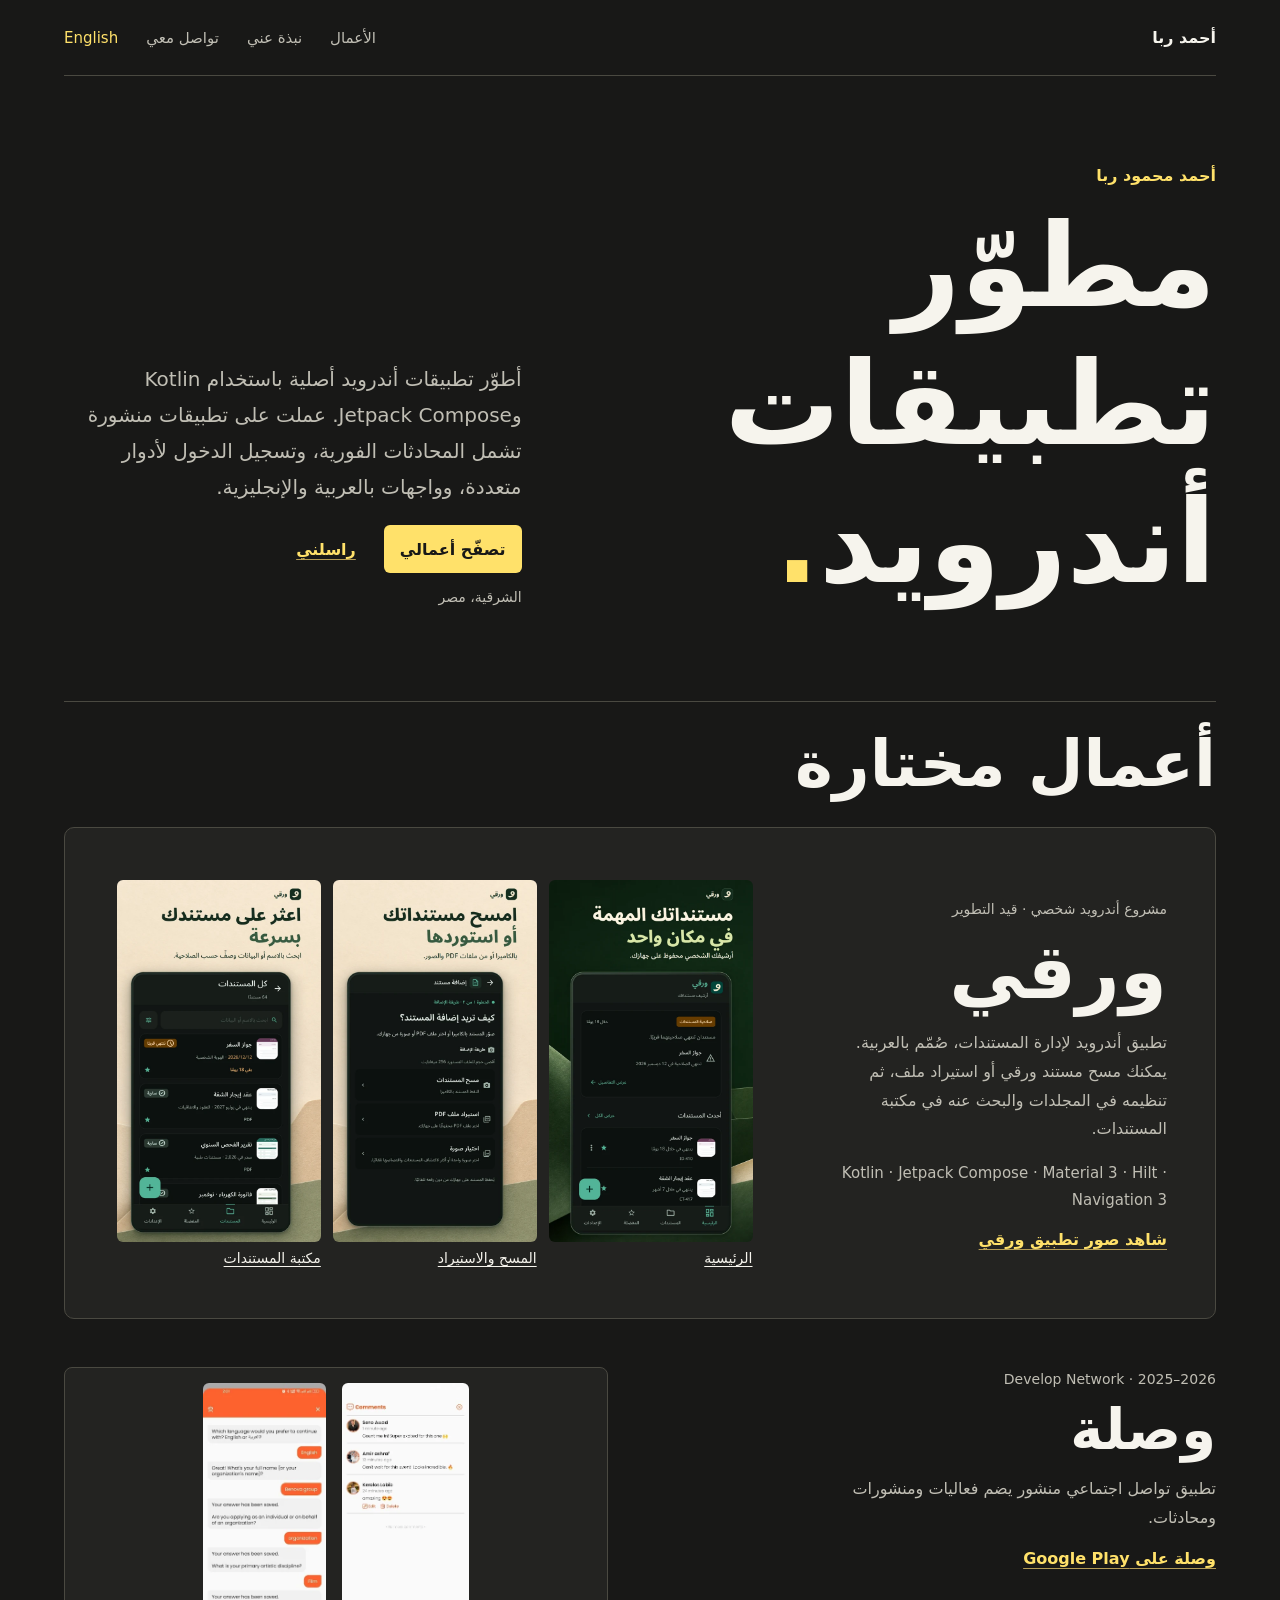
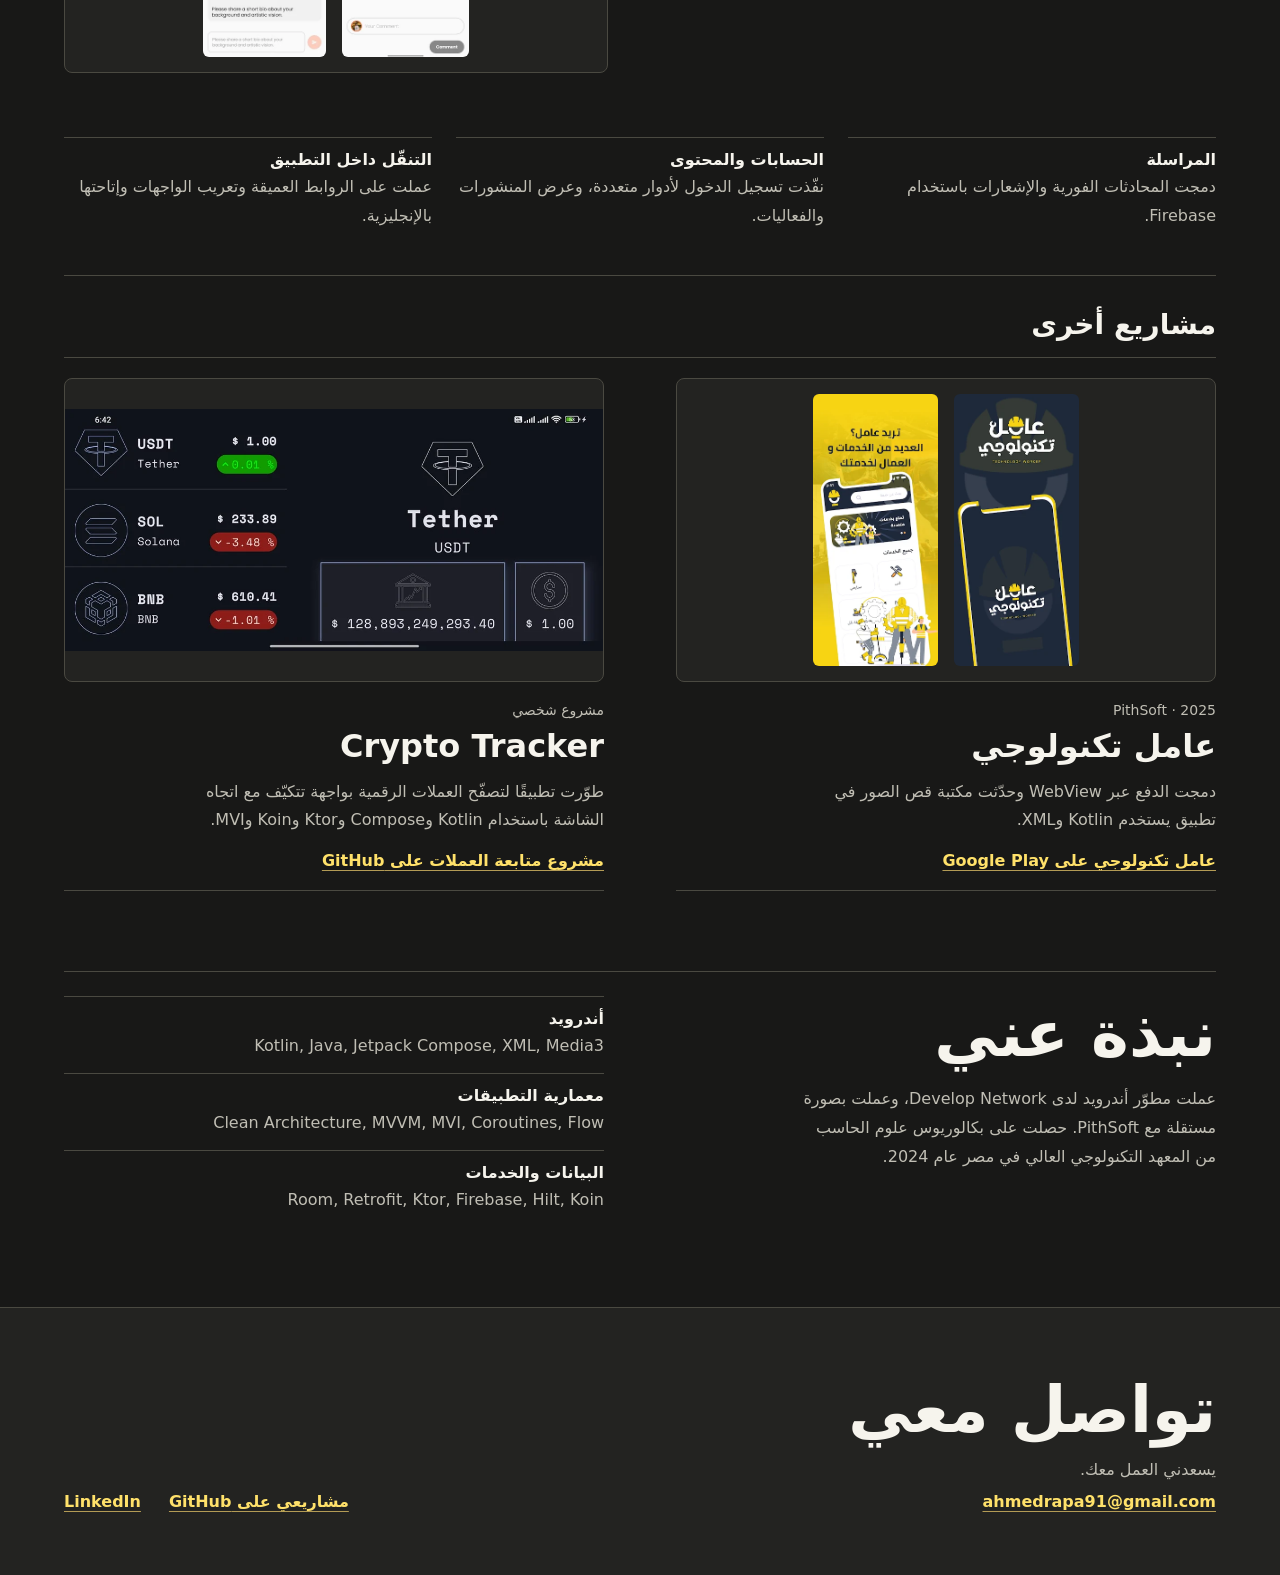
==== ar/index.html @ 67fdd9ad "Publish an Arabic portfolio and refine selected work" ====
<!doctype html>
<html lang="ar" dir="rtl">
<head>
  <meta charset="utf-8">
  <meta name="viewport" content="width=device-width, initial-scale=1">
  <meta name="theme-color" content="#181817">
  <meta name="description" content="معرض أعمال أحمد محمود ربا، مطوّر تطبيقات أندرويد. تعرّف على ورقي ووصلة ومشاريع أندرويد أخرى.">
  <title>أحمد محمود ربا | مطوّر تطبيقات أندرويد</title>
  <link rel="canonical" href="https://ahmedraba.github.io/ar/">
  <link rel="alternate" hreflang="en" href="https://ahmedraba.github.io/">
  <link rel="alternate" hreflang="ar" href="https://ahmedraba.github.io/ar/">
  <link rel="stylesheet" href="../styles.css?v=4">
</head>
<body>
  <a class="skip" href="#main">انتقل إلى المحتوى</a>
  <header class="shell masthead">
    <a class="wordmark" href="./">أحمد ربا</a>
    <nav aria-label="التنقّل الرئيسي">
      <a href="#work">الأعمال</a>
      <a href="#about">نبذة عني</a>
      <a href="#contact">تواصل معي</a>
      <a class="site-language" href="../" hreflang="en" lang="en">English</a>
    </nav>
  </header>
  <main id="main" tabindex="-1">
    <section class="shell introduction" aria-labelledby="name">
      <p class="byline" id="name">أحمد محمود ربا</p>
      <h1>مطوّر تطبيقات<br>أندرويد<span>.</span></h1>
      <div class="intro-foot">
        <p>أطوّر تطبيقات أندرويد أصلية باستخدام <bdi lang="en">Kotlin</bdi> و<bdi lang="en">Jetpack Compose</bdi>. عملت على تطبيقات منشورة تشمل المحادثات الفورية، وتسجيل الدخول لأدوار متعددة، وواجهات بالعربية والإنجليزية.</p>
        <div class="intro-links">
          <a class="button" href="#work">تصفّح أعمالي</a>
          <a class="text-link" href="mailto:ahmedrapa91@gmail.com">راسلني</a>
        </div>
        <p class="location">الشرقية، مصر</p>
      </div>
    </section>
    <section class="shell work" id="work" aria-labelledby="work-title">
      <h2 id="work-title">أعمال مختارة</h2>
      <article class="featured">
        <div class="featured-copy">
          <p class="metadata">مشروع أندرويد شخصي · قيد التطوير</p>
          <h3>ورقي</h3>
          <p>تطبيق أندرويد لإدارة المستندات، صُمّم بالعربية. يمكنك مسح مستند ورقي أو استيراد ملف، ثم تنظيمه في المجلدات والبحث عنه في مكتبة المستندات.</p>
          <p class="technologies" lang="en" dir="ltr">Kotlin · Jetpack Compose · Material 3 · Hilt · Navigation 3</p>
          <a class="text-link" href="#waraqy-screenshots">شاهد صور تطبيق ورقي</a>
        </div>
        <ul class="screenshot-gallery" id="waraqy-screenshots" aria-label="صور تطبيق ورقي">
          <li><a href="../images/waraqy-home.webp"><img src="../images/waraqy-home.webp" width="640" height="1138" alt="الصفحة الرئيسية في ورقي مع تذكير بانتهاء الصلاحية وآخر المستندات المضافة">الرئيسية</a></li>
          <li><a href="../images/waraqy-import.webp"><img src="../images/waraqy-import.webp" width="640" height="1138" alt="قائمة مسح الأوراق واستيراد ملفات PDF والصور في ورقي">المسح والاستيراد</a></li>
          <li><a href="../images/waraqy-library.webp"><img src="../images/waraqy-library.webp" width="640" height="1138" alt="مكتبة ورقي مع البحث والفلاتر وقائمة المستندات">مكتبة المستندات</a></li>
        </ul>
      </article>
      <article class="case-study" aria-labelledby="wasla-title">
        <div>
          <p class="metadata"><bdi lang="en">Develop Network · 2025–2026</bdi></p>
          <h3 id="wasla-title">وصلة</h3>
          <p>تطبيق تواصل اجتماعي منشور يضم فعاليات ومنشورات ومحادثات.</p>
          <a class="text-link" href="https://play.google.com/store/apps/details?id=com.devnetwork.wasla">وصلة على <bdi lang="en">Google Play</bdi></a>
        </div>
        <a class="project-media screenshot-pair wasla-media" href="https://play.google.com/store/apps/details?id=com.devnetwork.wasla" aria-label="شاهد وصلة على متجر جوجل بلاي">
          <img src="../images/wasla.webp" width="277" height="600" loading="lazy" alt="">
          <img src="../images/wasla-detail.webp" width="270" height="600" loading="lazy" alt="">
        </a>
        <dl class="contributions">
          <div><dt>المراسلة</dt><dd>دمجت المحادثات الفورية والإشعارات باستخدام <bdi lang="en">Firebase</bdi>.</dd></div>
          <div><dt>الحسابات والمحتوى</dt><dd>نفّذت تسجيل الدخول لأدوار متعددة، وعرض المنشورات والفعاليات.</dd></div>
          <div><dt>التنقّل داخل التطبيق</dt><dd>عملت على الروابط العميقة وتعريب الواجهات وإتاحتها بالإنجليزية.</dd></div>
        </dl>
      </article>
      <h3 class="more-heading">مشاريع أخرى</h3>
      <div class="project-grid">
        <article class="project">
          <a class="project-media screenshot-pair" href="https://play.google.com/store/apps/details?id=com.mrhbaa.ameltech" aria-label="شاهد عامل تكنولوجي على متجر جوجل بلاي">
            <img src="../images/amel-tech.webp" width="277" height="600" loading="lazy" alt="">
            <img src="../images/amel-tech-detail.webp" width="277" height="600" loading="lazy" alt="">
          </a>
          <p class="metadata"><bdi lang="en">PithSoft · 2025</bdi></p>
          <h4>عامل تكنولوجي</h4>
          <p>دمجت الدفع عبر <bdi lang="en">WebView</bdi> وحدّثت مكتبة قص الصور في تطبيق يستخدم <bdi lang="en">Kotlin</bdi> و<bdi lang="en">XML</bdi>.</p>
          <a class="text-link" href="https://play.google.com/store/apps/details?id=com.mrhbaa.ameltech">عامل تكنولوجي على <bdi lang="en">Google Play</bdi></a>
        </article>
        <article class="project">
          <a class="project-media" href="https://github.com/AhmedRaba/CryptoTracker#readme" aria-label="شاهد صور تطبيق متابعة العملات الرقمية على جيت هب">
            <img src="../images/crypto-tracker.webp" width="1000" height="450" loading="lazy" alt="تطبيق متابعة العملات الرقمية في الوضع الأفقي، مع قائمة العملات إلى جانب تفاصيل العملة المختارة">
          </a>
          <p class="metadata">مشروع شخصي</p>
          <h4 lang="en">Crypto Tracker</h4>
          <p>طوّرت تطبيقًا لتصفّح العملات الرقمية بواجهة تتكيّف مع اتجاه الشاشة باستخدام <bdi lang="en">Kotlin</bdi> و<bdi lang="en">Compose</bdi> و<bdi lang="en">Ktor</bdi> و<bdi lang="en">Koin</bdi> و<bdi lang="en">MVI</bdi>.</p>
          <a class="text-link" href="https://github.com/AhmedRaba/CryptoTracker">مشروع متابعة العملات على <bdi lang="en">GitHub</bdi></a>
        </article>
      </div>
    </section>
    <section class="shell about" id="about" aria-labelledby="about-title">
      <div>
        <h2 id="about-title">نبذة عني</h2>
        <p>عملت مطوّر أندرويد لدى <bdi lang="en">Develop Network</bdi>، وعملت بصورة مستقلة مع <bdi lang="en">PithSoft</bdi>. حصلت على بكالوريوس علوم الحاسب من المعهد التكنولوجي العالي في مصر عام 2024.</p>
      </div>
      <dl class="skills">
        <div><dt>أندرويد</dt><dd><bdi lang="en">Kotlin, Java, Jetpack Compose, XML, Media3</bdi></dd></div>
        <div><dt>معمارية التطبيقات</dt><dd><bdi lang="en">Clean Architecture, MVVM, MVI, Coroutines, Flow</bdi></dd></div>
        <div><dt>البيانات والخدمات</dt><dd><bdi lang="en">Room, Retrofit, Ktor, Firebase, Hilt, Koin</bdi></dd></div>
      </dl>
    </section>
  </main>
  <footer id="contact">
    <div class="shell contact">
      <div>
        <h2>تواصل معي</h2>
        <p class="contact-note">يسعدني العمل معك.</p>
        <a class="text-link" href="mailto:ahmedrapa91@gmail.com"><bdi dir="ltr">ahmedrapa91@gmail.com</bdi></a>
      </div>
      <div class="socials">
        <a class="text-link" href="https://github.com/AhmedRaba/my-android-projects">مشاريعي على <bdi lang="en">GitHub</bdi></a>
        <a class="text-link" href="https://www.linkedin.com/in/ahmed-raba-636965256/" lang="en">LinkedIn</a>
      </div>
    </div>
  </footer>
</body>
</html>
---- styles.css ----
:root {
  color-scheme: dark;
  --base: #181817;
  --panel: #232321;
  --light: #f6f4ed;
  --muted: #c0beb4;
  --rule: #4a4941;
  --accent: #ffe16a;
  font-family: "Segoe UI", system-ui, sans-serif;
  background: var(--base);
  color: var(--light);
}

*, *::before, *::after { box-sizing: border-box; }
body, h1, h2, h3, h4, p, dl, dd, figure { margin: 0; }
a { color: inherit; }
:focus-visible { outline: 3px solid var(--accent); outline-offset: 4px; }
main:focus { outline: none; }
.shell { width: min(100% - clamp(2rem, 9vw, 8rem), 72rem); margin-inline: auto; }
.skip { position: fixed; inset-block-start: 1rem; inset-inline-start: 1rem; z-index: 2; clip-path: inset(50%); padding: .75rem 1rem; background: var(--panel); }
.skip:focus { clip-path: none; }

.masthead { min-height: 4.75rem; display: flex; align-items: center; justify-content: space-between; gap: 1rem; border-bottom: 1px solid var(--rule); }
.masthead a { text-decoration: none; }
.wordmark { font-weight: 650; white-space: nowrap; }
nav, .intro-links, .socials { display: flex; align-items: center; flex-wrap: wrap; gap: .5rem clamp(.75rem, 3vw, 1.75rem); }
nav a { display: inline-flex; align-items: center; min-height: 2.75rem; font-size: .9375rem; color: var(--muted); }
nav a:hover, .wordmark:hover { color: var(--accent); }
nav .site-language { color: var(--accent); }

.introduction { display: grid; grid-template-columns: 1.35fr 1fr; align-items: end; column-gap: clamp(1.5rem, 6vw, 6rem); padding-block: clamp(2.75rem, 7vw, 6rem); }
.byline { grid-column: 1 / -1; margin-bottom: .75rem; color: var(--accent); font-weight: 600; }
h1 { font-size: clamp(3.75rem, 9vw, 8.25rem); line-height: .9; font-weight: 650; letter-spacing: -.065em; }
h1 span { color: var(--accent); }
.intro-foot { margin-bottom: .375rem; }
.intro-foot p:first-child { max-width: 29rem; color: var(--muted); font-size: clamp(1.0625rem, 1.6vw, 1.25rem); line-height: 1.55; }
.intro-links { margin-top: 1.25rem; }
.button { display: inline-flex; min-height: 3rem; align-items: center; padding: .5rem 1rem; border-radius: .375rem; background: var(--accent); color: var(--base); font-weight: 650; text-decoration: none; }
.button:hover { background: #ffec9e; }
.location { margin-top: 1rem; color: var(--muted); font-size: .875rem; }

.work, .about { border-top: 1px solid var(--rule); padding-top: 1.5rem; }
h2 { font-size: clamp(2.25rem, 5vw, 4rem); line-height: 1.05; letter-spacing: -.05em; font-weight: 650; }
h3 { font-weight: 650; letter-spacing: -.045em; }
.featured, .case-study { display: grid; grid-template-columns: 1fr 1fr; gap: clamp(1.25rem, 5vw, 4rem); }
.featured { grid-template-columns: minmax(0, .7fr) minmax(0, 1.3fr); margin-top: 1.5rem; padding: clamp(1.25rem, 4vw, 3rem); border: 1px solid var(--rule); border-radius: .625rem; background: var(--panel); }
.featured-copy { align-self: center; }
.metadata { color: var(--muted); font-size: .875rem; line-height: 1.5; }
.featured h3, .case-study h3 { margin-top: .25rem; font-size: clamp(2.25rem, 6vw, 4.75rem); line-height: 1.05; }
.featured-copy > p:not(.metadata), .case-study p:not(.metadata), .project > p:not(.metadata), .about p { max-width: 41ch; margin: .75rem 0 1rem; color: var(--muted); line-height: 1.65; }
.featured-copy > .technologies { color: var(--light); font-size: .9375rem; }
.text-link { color: var(--accent); font-weight: 600; text-underline-offset: .25em; text-decoration-color: #b39b55; }
.text-link:hover { text-decoration-thickness: 2px; }

.screenshot-gallery { display: grid; grid-template-columns: repeat(3, minmax(0, 1fr)); align-self: center; gap: .75rem; min-width: 0; margin: 0; padding: .25rem; list-style: none; }
.screenshot-gallery a { display: block; border-radius: .375rem; color: var(--light); text-underline-offset: .2em; font-size: .875rem; }
.screenshot-gallery a:hover { color: var(--accent); }
.screenshot-gallery img { display: block; width: 100%; height: auto; margin-bottom: .5rem; border-radius: .375rem; }

.case-study { margin-top: 2rem; border-bottom: 1px solid var(--rule); padding-block: 1rem 2rem; }
.case-study h3 { font-size: clamp(2rem, 4.5vw, 3.5rem); }
.contributions { grid-column: 1 / -1; display: grid; grid-template-columns: repeat(3, minmax(0, 1fr)); gap: .75rem 1.5rem; }
.contributions div, .skills div { padding-block: .75rem; border-top: 1px solid var(--rule); }
dt { margin-bottom: .25rem; font-weight: 600; }
dd { color: var(--muted); line-height: 1.55; }

.more-heading { margin-block: 2rem 1rem; font-size: 1.75rem; }
.project-grid { display: grid; grid-template-columns: repeat(2, minmax(0, 1fr)); column-gap: clamp(1.5rem, 6vw, 4.5rem); border-top: 1px solid var(--rule); }
.project { padding-block: 1.25rem; border-bottom: 1px solid var(--rule); }
.project-media { display: grid; width: 100%; aspect-ratio: 16 / 9; place-items: center; overflow: hidden; border: 1px solid var(--rule); border-radius: .5rem; background: var(--panel); }
.project-media img { display: block; width: 100%; height: 100%; object-fit: contain; }
.project-media:hover { border-color: var(--accent); }
.screenshot-pair { display: flex; justify-content: center; align-items: center; gap: clamp(.5rem, 2vw, 1rem); }
.screenshot-pair img { width: auto; height: 90%; border-radius: .375rem; }
.wasla-media { align-self: start; }
.project .project-media { margin-bottom: 1rem; }
.project h4 { margin-top: .25rem; font-size: clamp(1.375rem, 3vw, 2rem); font-weight: 650; letter-spacing: -.045em; }
.about { display: grid; grid-template-columns: 1fr 1fr; gap: 1.5rem clamp(1.5rem, 6vw, 4.5rem); margin-block: clamp(3rem, 7vw, 5rem); }

footer { border-top: 1px solid var(--rule); background: var(--panel); }
.contact { display: flex; flex-wrap: wrap; align-items: end; justify-content: space-between; gap: 1.5rem; padding-block: clamp(2.5rem, 5vw, 4rem); }
.contact h2 { margin-bottom: .75rem; }
.contact-note { margin-bottom: .75rem; color: var(--muted); }
.contact .text-link { overflow-wrap: anywhere; }

[dir="rtl"] :is(h1, h2, h3, h4) { letter-spacing: normal; }
[dir="rtl"] :is(h1, h2, h3, h4, .contact-note) { line-height: 1.2; }
[dir="rtl"] .intro-foot p:first-child, [dir="rtl"] .featured-copy > p, [dir="rtl"] .case-study p, [dir="rtl"] .project > p, [dir="rtl"] .about p, [dir="rtl"] dd { line-height: 1.8; }
[dir="rtl"] .featured-copy .technologies { text-align: right; }

@media (max-width: 48rem) {
  .introduction, .featured, .case-study, .about { grid-template-columns: minmax(0, 1fr); }
  .intro-foot { margin-top: 1.25rem; }
}

@media (max-width: 30rem) {
  .masthead { min-height: 4rem; gap: .625rem; }
  nav a { font-size: .875rem; }
  h1 { font-size: clamp(3.25rem, 14vw, 4.5rem); }
  .project-grid, .contributions { grid-template-columns: minmax(0, 1fr); }
  .screenshot-gallery { grid-template-columns: none; grid-auto-flow: column; grid-auto-columns: 68%; overflow-x: auto; padding: .375rem .375rem .75rem; scroll-snap-type: x proximity; scroll-padding-inline: .375rem; }
  .screenshot-gallery li { scroll-snap-align: start; }
}
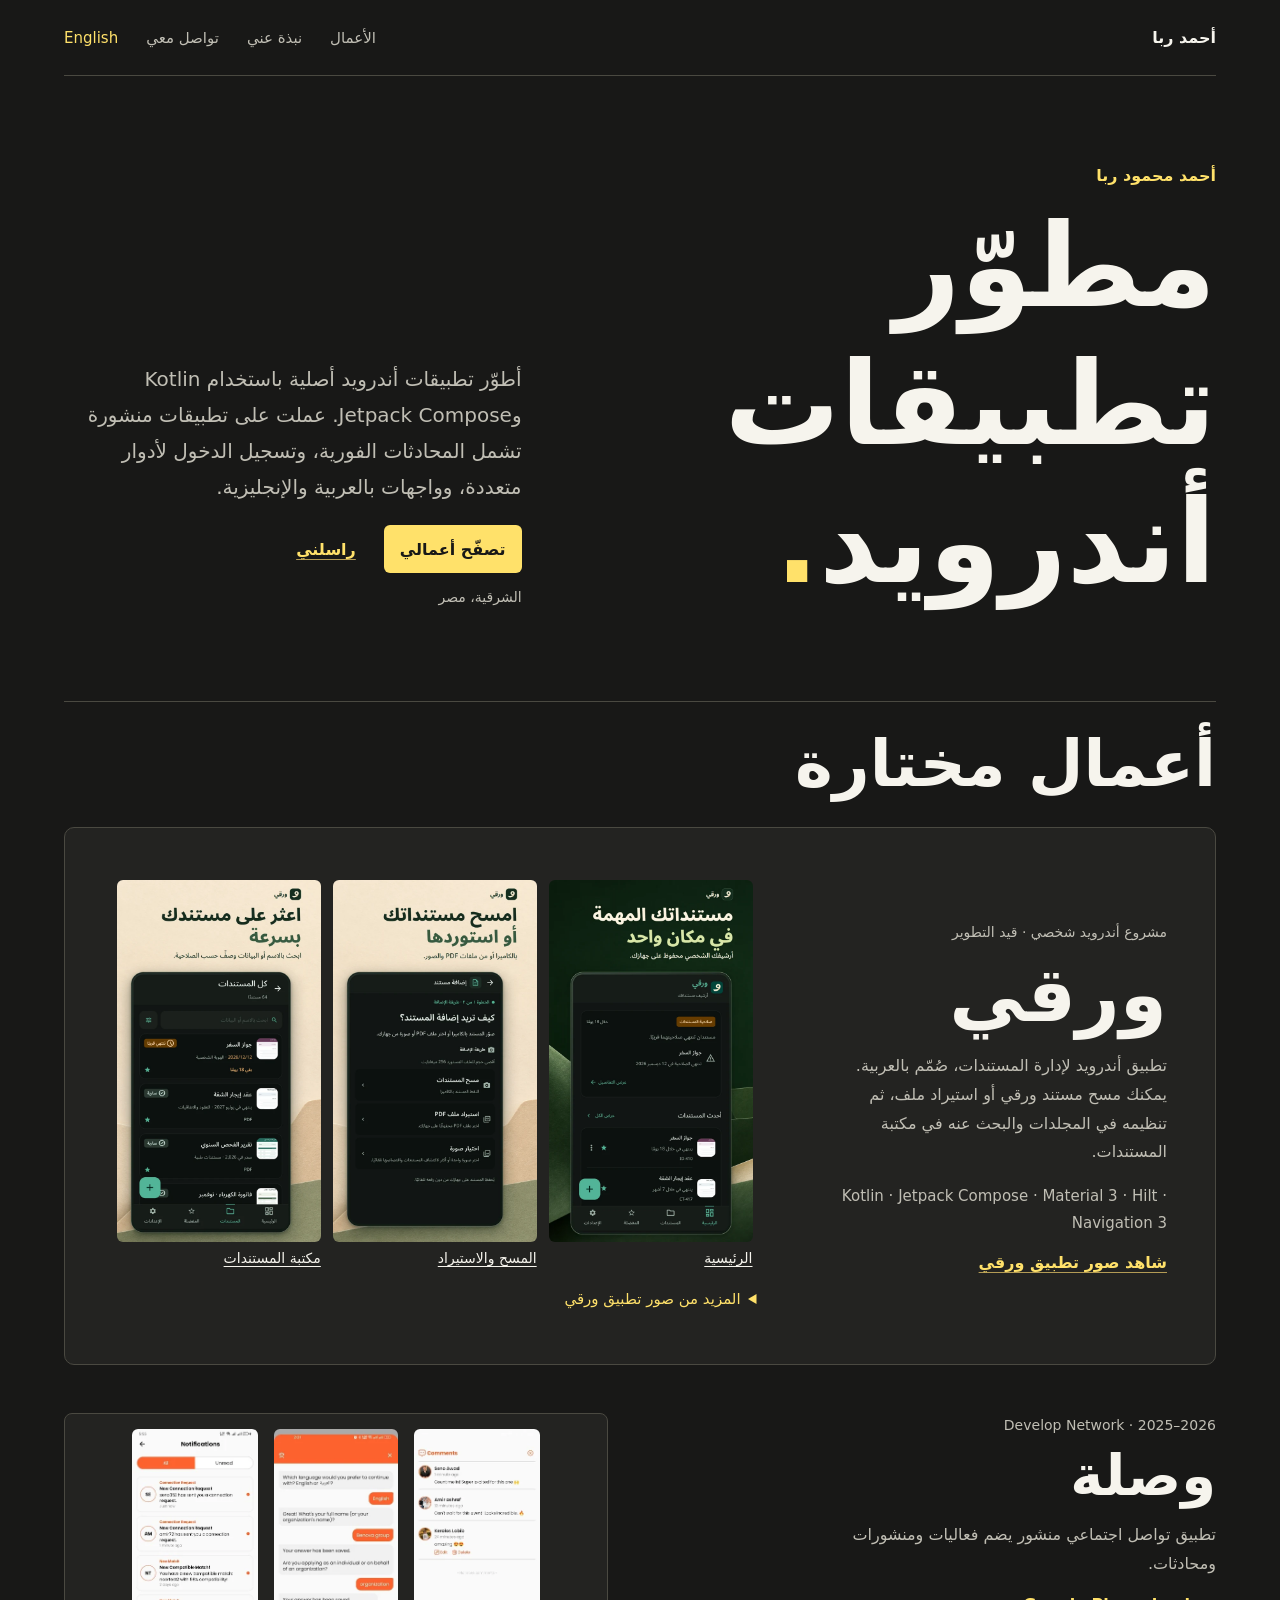
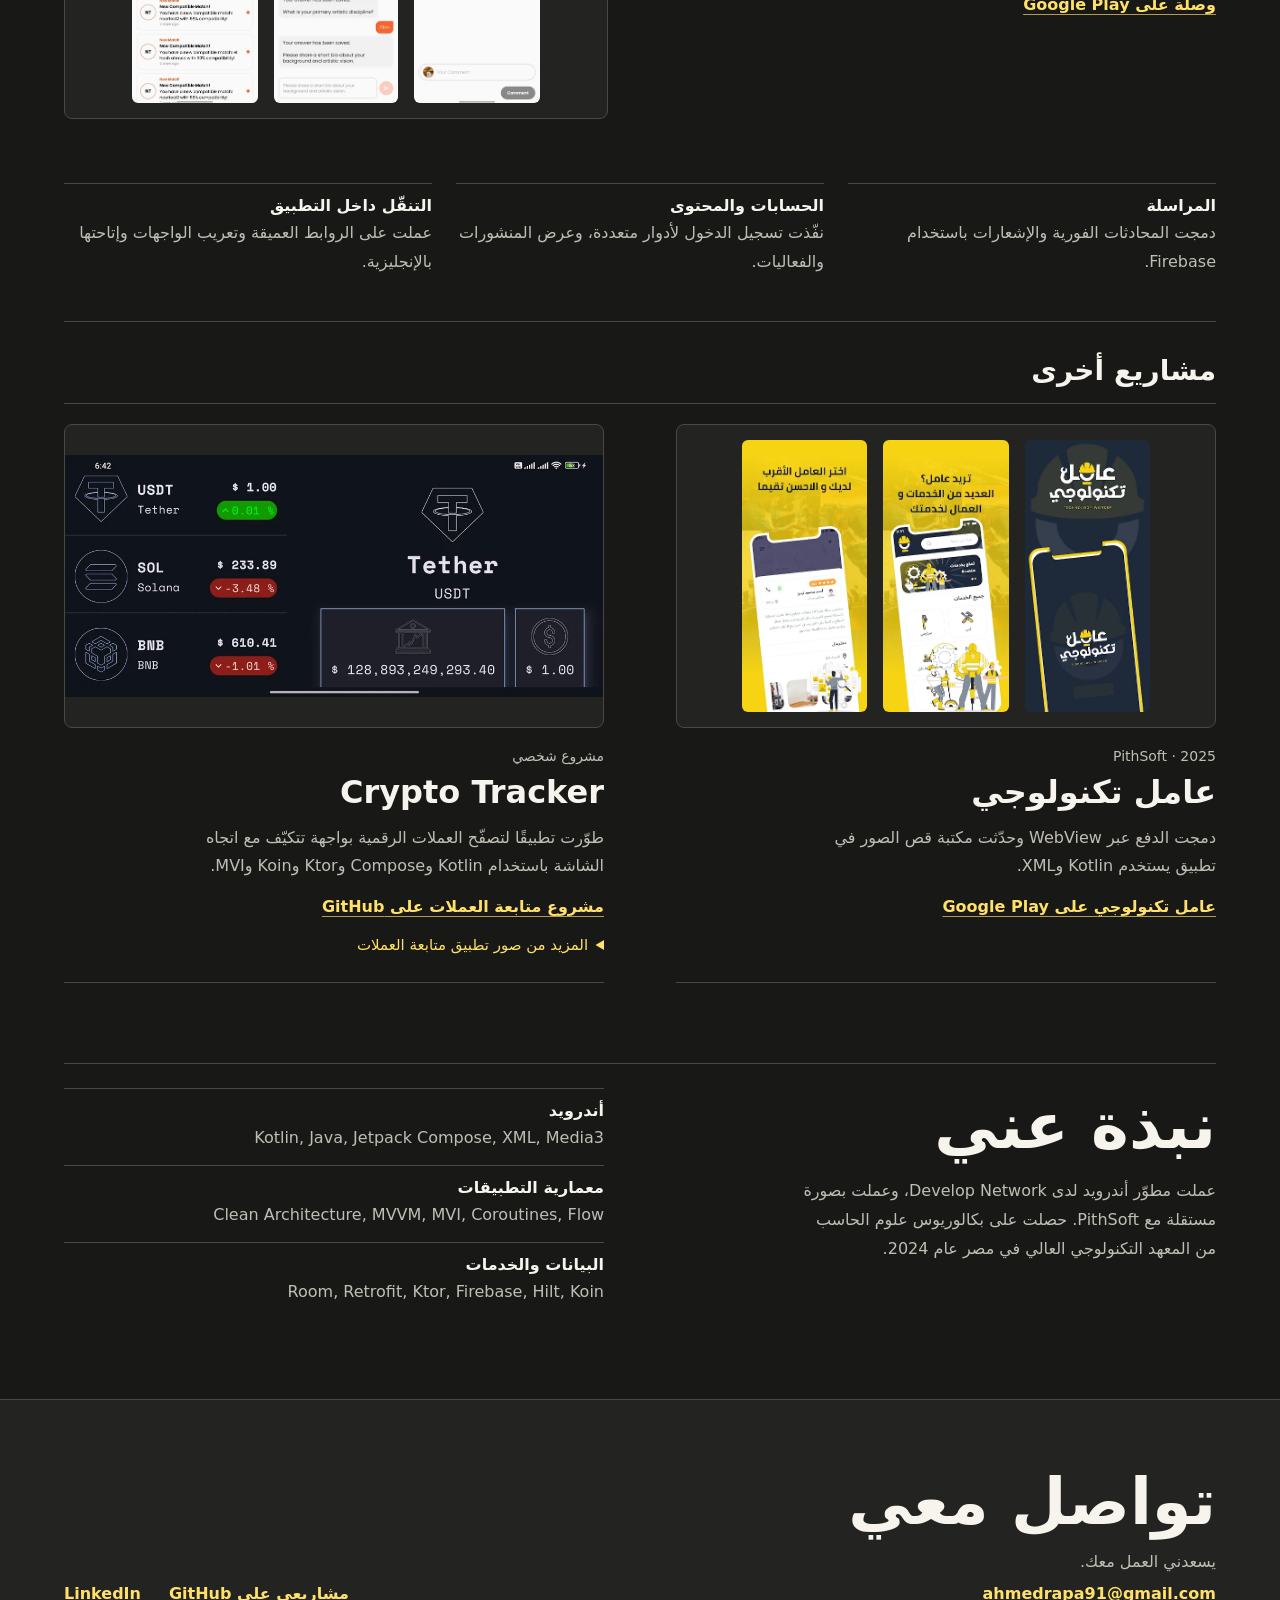
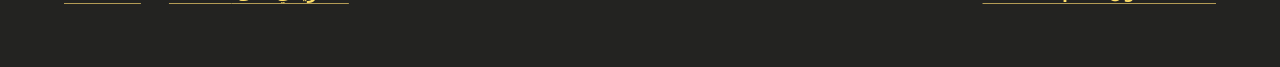
==== commit 8eec1781: "Expand the bilingual Android project galleries" ====
--- a/ar/index.html
+++ b/ar/index.html
@@ -9,7 +9,7 @@
   <link rel="canonical" href="https://ahmedraba.github.io/ar/">
   <link rel="alternate" hreflang="en" href="https://ahmedraba.github.io/">
   <link rel="alternate" hreflang="ar" href="https://ahmedraba.github.io/ar/">
-  <link rel="stylesheet" href="../styles.css?v=4">
+  <link rel="stylesheet" href="../styles.css?v=5">
 </head>
 <body>
   <a class="skip" href="#main">انتقل إلى المحتوى</a>
@@ -45,11 +45,20 @@
           <p class="technologies" lang="en" dir="ltr">Kotlin · Jetpack Compose · Material 3 · Hilt · Navigation 3</p>
           <a class="text-link" href="#waraqy-screenshots">شاهد صور تطبيق ورقي</a>
         </div>
-        <ul class="screenshot-gallery" id="waraqy-screenshots" aria-label="صور تطبيق ورقي">
-          <li><a href="../images/waraqy-home.webp"><img src="../images/waraqy-home.webp" width="640" height="1138" alt="الصفحة الرئيسية في ورقي مع تذكير بانتهاء الصلاحية وآخر المستندات المضافة">الرئيسية</a></li>
-          <li><a href="../images/waraqy-import.webp"><img src="../images/waraqy-import.webp" width="640" height="1138" alt="قائمة مسح الأوراق واستيراد ملفات PDF والصور في ورقي">المسح والاستيراد</a></li>
-          <li><a href="../images/waraqy-library.webp"><img src="../images/waraqy-library.webp" width="640" height="1138" alt="مكتبة ورقي مع البحث والفلاتر وقائمة المستندات">مكتبة المستندات</a></li>
-        </ul>
+        <div class="featured-media" id="waraqy-screenshots">
+          <ul class="screenshot-gallery" aria-label="صور تطبيق ورقي">
+            <li><a href="../images/waraqy-home.webp"><img src="../images/waraqy-home.webp" width="640" height="1138" alt="الصفحة الرئيسية في ورقي مع تذكير بانتهاء الصلاحية وآخر المستندات المضافة">الرئيسية</a></li>
+            <li><a href="../images/waraqy-import.webp"><img src="../images/waraqy-import.webp" width="640" height="1138" alt="قائمة مسح الأوراق واستيراد ملفات PDF والصور في ورقي">المسح والاستيراد</a></li>
+            <li><a href="../images/waraqy-library.webp"><img src="../images/waraqy-library.webp" width="640" height="1138" alt="مكتبة ورقي مع البحث والفلاتر وقائمة المستندات">مكتبة المستندات</a></li>
+          </ul>
+          <details class="more-screenshots">
+            <summary>المزيد من صور تطبيق ورقي</summary>
+            <ul class="screenshot-gallery" aria-label="صور إضافية لتطبيق ورقي">
+              <li><a href="../images/waraqy-folders.webp"><img src="../images/waraqy-folders.webp" width="640" height="1138" loading="lazy" alt="شاشة تصفّح مجلدات المستندات في ورقي">المجلدات</a></li>
+              <li><a href="../images/waraqy-pdf.webp"><img src="../images/waraqy-pdf.webp" width="640" height="1138" loading="lazy" alt="مستند مفتوح في عارض ملفات PDF في ورقي">عارض ملفات PDF</a></li>
+            </ul>
+          </details>
+        </div>
       </article>
       <article class="case-study" aria-labelledby="wasla-title">
         <div>
@@ -58,9 +67,10 @@
           <p>تطبيق تواصل اجتماعي منشور يضم فعاليات ومنشورات ومحادثات.</p>
           <a class="text-link" href="https://play.google.com/store/apps/details?id=com.devnetwork.wasla">وصلة على <bdi lang="en">Google Play</bdi></a>
         </div>
-        <a class="project-media screenshot-pair wasla-media" href="https://play.google.com/store/apps/details?id=com.devnetwork.wasla" aria-label="شاهد وصلة على متجر جوجل بلاي">
+        <a class="project-media screenshot-strip wasla-media" href="https://play.google.com/store/apps/details?id=com.devnetwork.wasla" aria-label="شاهد وصلة على متجر جوجل بلاي">
           <img src="../images/wasla.webp" width="277" height="600" loading="lazy" alt="">
           <img src="../images/wasla-detail.webp" width="270" height="600" loading="lazy" alt="">
+          <img src="../images/wasla-more.webp" width="277" height="600" loading="lazy" alt="">
         </a>
         <dl class="contributions">
           <div><dt>المراسلة</dt><dd>دمجت المحادثات الفورية والإشعارات باستخدام <bdi lang="en">Firebase</bdi>.</dd></div>
@@ -71,9 +81,10 @@
       <h3 class="more-heading">مشاريع أخرى</h3>
       <div class="project-grid">
         <article class="project">
-          <a class="project-media screenshot-pair" href="https://play.google.com/store/apps/details?id=com.mrhbaa.ameltech" aria-label="شاهد عامل تكنولوجي على متجر جوجل بلاي">
+          <a class="project-media screenshot-strip" href="https://play.google.com/store/apps/details?id=com.mrhbaa.ameltech" aria-label="شاهد عامل تكنولوجي على متجر جوجل بلاي">
             <img src="../images/amel-tech.webp" width="277" height="600" loading="lazy" alt="">
             <img src="../images/amel-tech-detail.webp" width="277" height="600" loading="lazy" alt="">
+            <img src="../images/amel-tech-more.webp" width="277" height="600" loading="lazy" alt="">
           </a>
           <p class="metadata"><bdi lang="en">PithSoft · 2025</bdi></p>
           <h4>عامل تكنولوجي</h4>
@@ -88,6 +99,13 @@
           <h4 lang="en">Crypto Tracker</h4>
           <p>طوّرت تطبيقًا لتصفّح العملات الرقمية بواجهة تتكيّف مع اتجاه الشاشة باستخدام <bdi lang="en">Kotlin</bdi> و<bdi lang="en">Compose</bdi> و<bdi lang="en">Ktor</bdi> و<bdi lang="en">Koin</bdi> و<bdi lang="en">MVI</bdi>.</p>
           <a class="text-link" href="https://github.com/AhmedRaba/CryptoTracker">مشروع متابعة العملات على <bdi lang="en">GitHub</bdi></a>
+          <details class="more-screenshots">
+            <summary>المزيد من صور تطبيق متابعة العملات</summary>
+            <ul class="screenshot-gallery" aria-label="صور إضافية لتطبيق متابعة العملات">
+              <li><a href="../images/crypto-tracker-list.webp"><img src="../images/crypto-tracker-list.webp" width="513" height="1140" loading="lazy" alt="قائمة العملات الرقمية مع الأسعار الحالية وتغيّرات السوق">قائمة العملات</a></li>
+              <li><a href="../images/crypto-tracker-details.webp"><img src="../images/crypto-tracker-details.webp" width="513" height="1140" loading="lazy" alt="تفاصيل العملة المختارة والرسم البياني لسعرها">تفاصيل العملة</a></li>
+            </ul>
+          </details>
         </article>
       </div>
     </section>
--- a/styles.css
+++ b/styles.css
@@ -56,6 +56,10 @@
 .screenshot-gallery a { display: block; border-radius: .375rem; color: var(--light); text-underline-offset: .2em; font-size: .875rem; }
 .screenshot-gallery a:hover { color: var(--accent); }
 .screenshot-gallery img { display: block; width: 100%; height: auto; margin-bottom: .5rem; border-radius: .375rem; }
+.featured-media { min-width: 0; align-self: center; }
+.more-screenshots { margin-top: .75rem; }
+.more-screenshots summary { width: fit-content; padding-block: .5rem; color: var(--accent); font-size: .9375rem; cursor: pointer; }
+.more-screenshots .screenshot-gallery { margin-top: .5rem; }
 
 .case-study { margin-top: 2rem; border-bottom: 1px solid var(--rule); padding-block: 1rem 2rem; }
 .case-study h3 { font-size: clamp(2rem, 4.5vw, 3.5rem); }
@@ -70,8 +74,8 @@
 .project-media { display: grid; width: 100%; aspect-ratio: 16 / 9; place-items: center; overflow: hidden; border: 1px solid var(--rule); border-radius: .5rem; background: var(--panel); }
 .project-media img { display: block; width: 100%; height: 100%; object-fit: contain; }
 .project-media:hover { border-color: var(--accent); }
-.screenshot-pair { display: flex; justify-content: center; align-items: center; gap: clamp(.5rem, 2vw, 1rem); }
-.screenshot-pair img { width: auto; height: 90%; border-radius: .375rem; }
+.screenshot-strip { display: flex; justify-content: center; align-items: center; gap: clamp(.5rem, 2vw, 1rem); }
+.screenshot-strip img { width: auto; height: 90%; border-radius: .375rem; }
 .wasla-media { align-self: start; }
 .project .project-media { margin-bottom: 1rem; }
 .project h4 { margin-top: .25rem; font-size: clamp(1.375rem, 3vw, 2rem); font-weight: 650; letter-spacing: -.045em; }
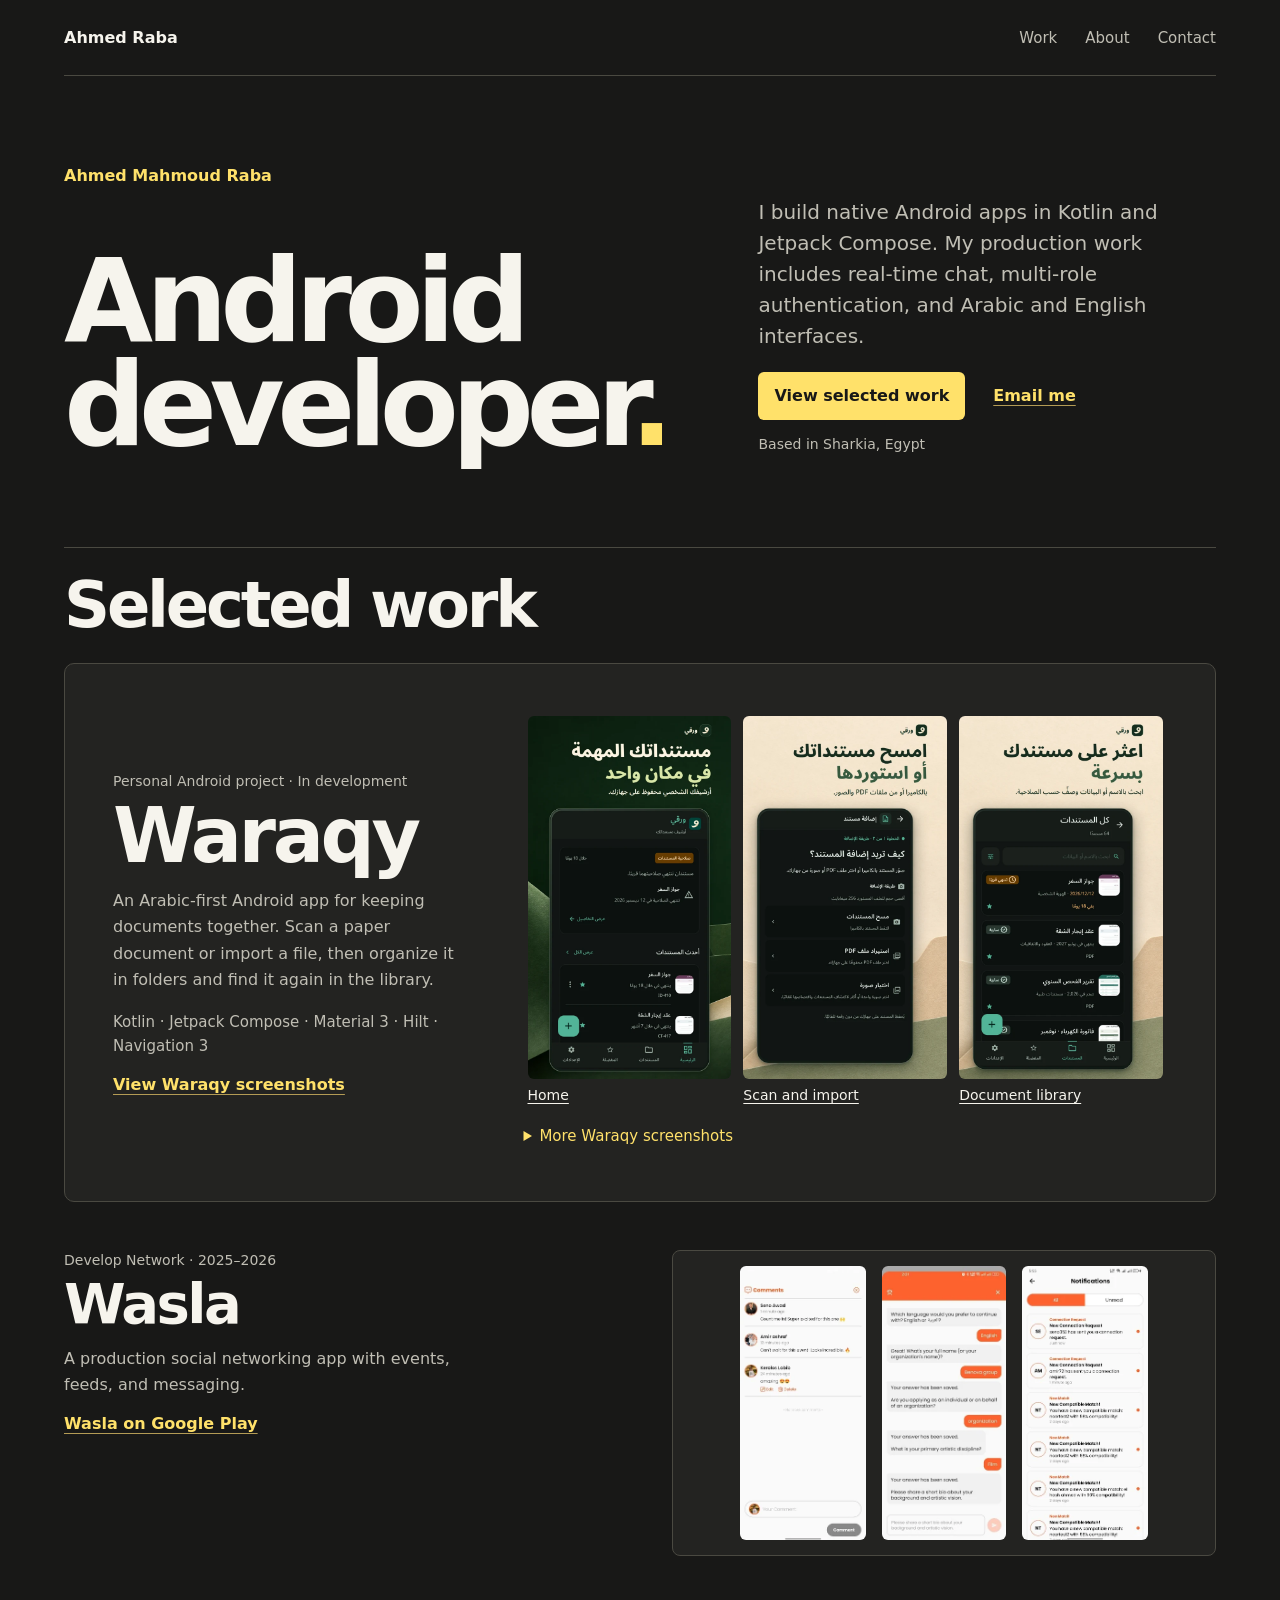
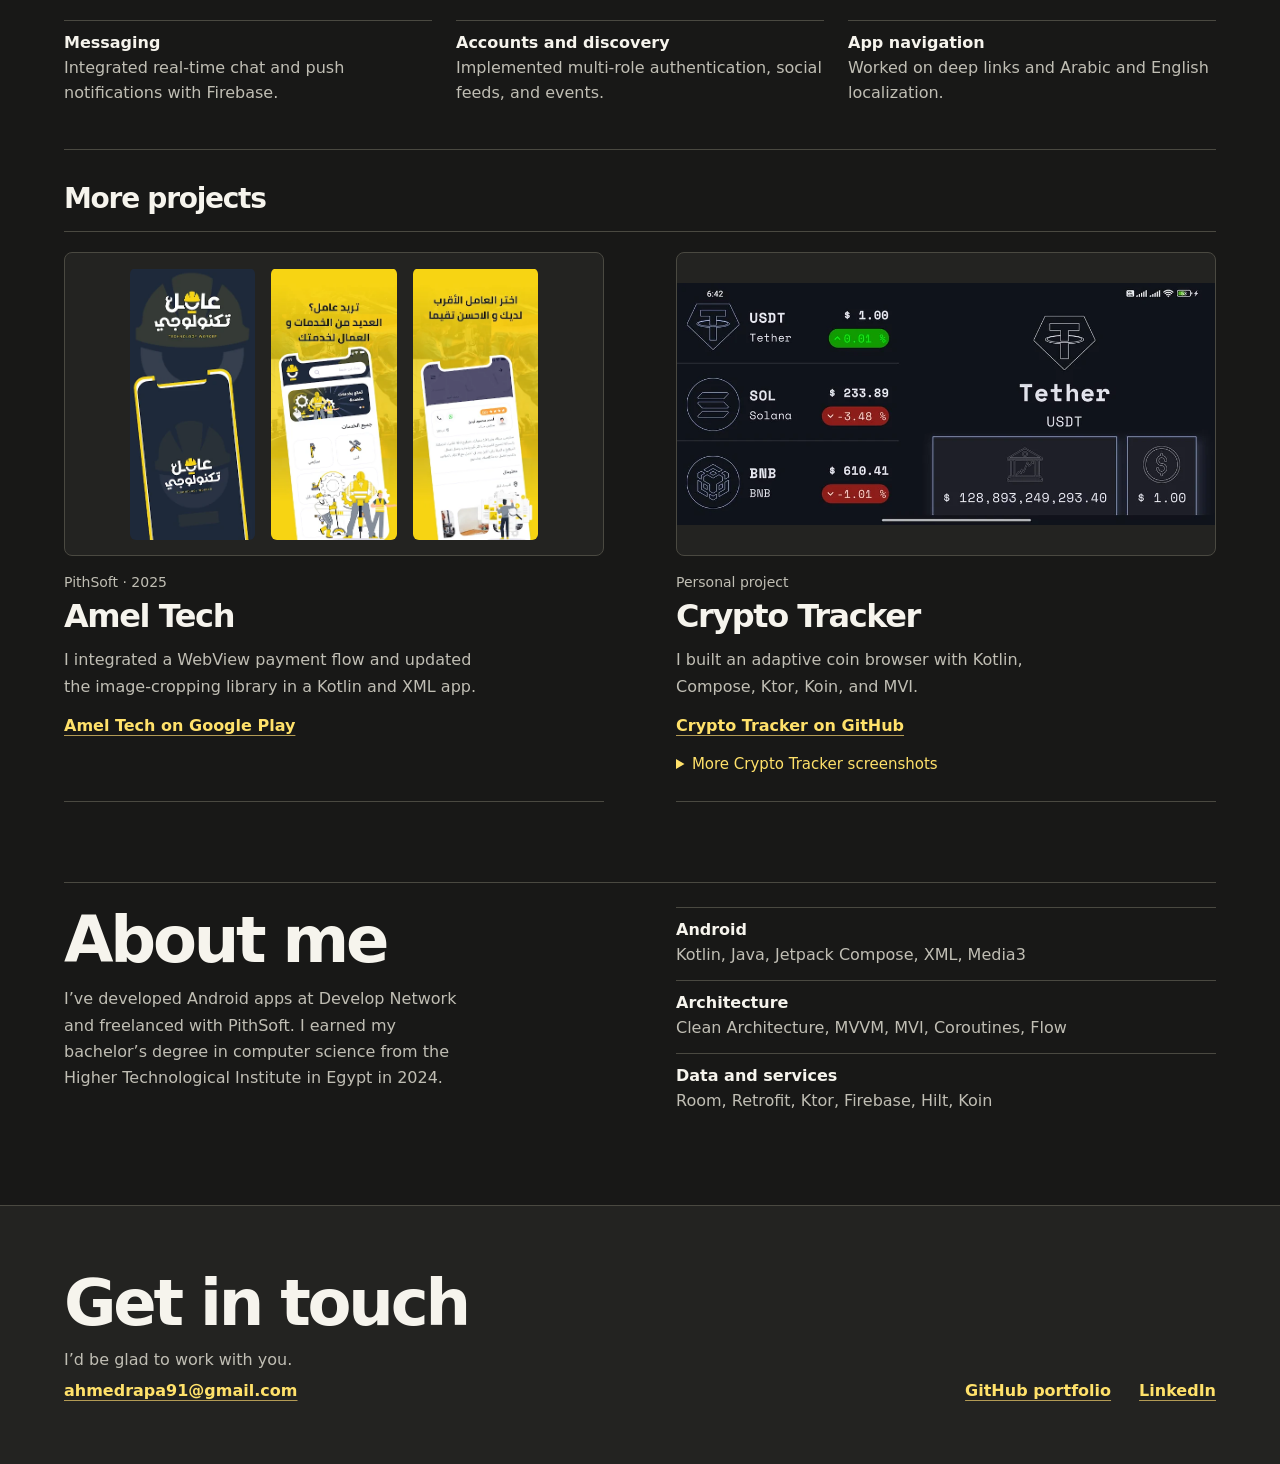
==== commit 850e1f3e: "Keep the portfolio in English" ====
--- a/ar/index.html
+++ b/ar/index.html
@@ -1,138 +1,13 @@
 <!doctype html>
-<html lang="ar" dir="rtl">
+<html lang="en">
 <head>
   <meta charset="utf-8">
   <meta name="viewport" content="width=device-width, initial-scale=1">
-  <meta name="theme-color" content="#181817">
-  <meta name="description" content="معرض أعمال أحمد محمود ربا، مطوّر تطبيقات أندرويد. تعرّف على ورقي ووصلة ومشاريع أندرويد أخرى.">
-  <title>أحمد محمود ربا | مطوّر تطبيقات أندرويد</title>
-  <link rel="canonical" href="https://ahmedraba.github.io/ar/">
-  <link rel="alternate" hreflang="en" href="https://ahmedraba.github.io/">
-  <link rel="alternate" hreflang="ar" href="https://ahmedraba.github.io/ar/">
-  <link rel="stylesheet" href="../styles.css?v=5">
+  <meta http-equiv="refresh" content="0; url=../">
+  <link rel="canonical" href="https://ahmedraba.github.io/">
+  <title>Ahmed Mahmoud Raba | Android Developer</title>
 </head>
 <body>
-  <a class="skip" href="#main">انتقل إلى المحتوى</a>
-  <header class="shell masthead">
-    <a class="wordmark" href="./">أحمد ربا</a>
-    <nav aria-label="التنقّل الرئيسي">
-      <a href="#work">الأعمال</a>
-      <a href="#about">نبذة عني</a>
-      <a href="#contact">تواصل معي</a>
-      <a class="site-language" href="../" hreflang="en" lang="en">English</a>
-    </nav>
-  </header>
-  <main id="main" tabindex="-1">
-    <section class="shell introduction" aria-labelledby="name">
-      <p class="byline" id="name">أحمد محمود ربا</p>
-      <h1>مطوّر تطبيقات<br>أندرويد<span>.</span></h1>
-      <div class="intro-foot">
-        <p>أطوّر تطبيقات أندرويد أصلية باستخدام <bdi lang="en">Kotlin</bdi> و<bdi lang="en">Jetpack Compose</bdi>. عملت على تطبيقات منشورة تشمل المحادثات الفورية، وتسجيل الدخول لأدوار متعددة، وواجهات بالعربية والإنجليزية.</p>
-        <div class="intro-links">
-          <a class="button" href="#work">تصفّح أعمالي</a>
-          <a class="text-link" href="mailto:ahmedrapa91@gmail.com">راسلني</a>
-        </div>
-        <p class="location">الشرقية، مصر</p>
-      </div>
-    </section>
-    <section class="shell work" id="work" aria-labelledby="work-title">
-      <h2 id="work-title">أعمال مختارة</h2>
-      <article class="featured">
-        <div class="featured-copy">
-          <p class="metadata">مشروع أندرويد شخصي · قيد التطوير</p>
-          <h3>ورقي</h3>
-          <p>تطبيق أندرويد لإدارة المستندات، صُمّم بالعربية. يمكنك مسح مستند ورقي أو استيراد ملف، ثم تنظيمه في المجلدات والبحث عنه في مكتبة المستندات.</p>
-          <p class="technologies" lang="en" dir="ltr">Kotlin · Jetpack Compose · Material 3 · Hilt · Navigation 3</p>
-          <a class="text-link" href="#waraqy-screenshots">شاهد صور تطبيق ورقي</a>
-        </div>
-        <div class="featured-media" id="waraqy-screenshots">
-          <ul class="screenshot-gallery" aria-label="صور تطبيق ورقي">
-            <li><a href="../images/waraqy-home.webp"><img src="../images/waraqy-home.webp" width="640" height="1138" alt="الصفحة الرئيسية في ورقي مع تذكير بانتهاء الصلاحية وآخر المستندات المضافة">الرئيسية</a></li>
-            <li><a href="../images/waraqy-import.webp"><img src="../images/waraqy-import.webp" width="640" height="1138" alt="قائمة مسح الأوراق واستيراد ملفات PDF والصور في ورقي">المسح والاستيراد</a></li>
-            <li><a href="../images/waraqy-library.webp"><img src="../images/waraqy-library.webp" width="640" height="1138" alt="مكتبة ورقي مع البحث والفلاتر وقائمة المستندات">مكتبة المستندات</a></li>
-          </ul>
-          <details class="more-screenshots">
-            <summary>المزيد من صور تطبيق ورقي</summary>
-            <ul class="screenshot-gallery" aria-label="صور إضافية لتطبيق ورقي">
-              <li><a href="../images/waraqy-folders.webp"><img src="../images/waraqy-folders.webp" width="640" height="1138" loading="lazy" alt="شاشة تصفّح مجلدات المستندات في ورقي">المجلدات</a></li>
-              <li><a href="../images/waraqy-pdf.webp"><img src="../images/waraqy-pdf.webp" width="640" height="1138" loading="lazy" alt="مستند مفتوح في عارض ملفات PDF في ورقي">عارض ملفات PDF</a></li>
-            </ul>
-          </details>
-        </div>
-      </article>
-      <article class="case-study" aria-labelledby="wasla-title">
-        <div>
-          <p class="metadata"><bdi lang="en">Develop Network · 2025–2026</bdi></p>
-          <h3 id="wasla-title">وصلة</h3>
-          <p>تطبيق تواصل اجتماعي منشور يضم فعاليات ومنشورات ومحادثات.</p>
-          <a class="text-link" href="https://play.google.com/store/apps/details?id=com.devnetwork.wasla">وصلة على <bdi lang="en">Google Play</bdi></a>
-        </div>
-        <a class="project-media screenshot-strip wasla-media" href="https://play.google.com/store/apps/details?id=com.devnetwork.wasla" aria-label="شاهد وصلة على متجر جوجل بلاي">
-          <img src="../images/wasla.webp" width="277" height="600" loading="lazy" alt="">
-          <img src="../images/wasla-detail.webp" width="270" height="600" loading="lazy" alt="">
-          <img src="../images/wasla-more.webp" width="277" height="600" loading="lazy" alt="">
-        </a>
-        <dl class="contributions">
-          <div><dt>المراسلة</dt><dd>دمجت المحادثات الفورية والإشعارات باستخدام <bdi lang="en">Firebase</bdi>.</dd></div>
-          <div><dt>الحسابات والمحتوى</dt><dd>نفّذت تسجيل الدخول لأدوار متعددة، وعرض المنشورات والفعاليات.</dd></div>
-          <div><dt>التنقّل داخل التطبيق</dt><dd>عملت على الروابط العميقة وتعريب الواجهات وإتاحتها بالإنجليزية.</dd></div>
-        </dl>
-      </article>
-      <h3 class="more-heading">مشاريع أخرى</h3>
-      <div class="project-grid">
-        <article class="project">
-          <a class="project-media screenshot-strip" href="https://play.google.com/store/apps/details?id=com.mrhbaa.ameltech" aria-label="شاهد عامل تكنولوجي على متجر جوجل بلاي">
-            <img src="../images/amel-tech.webp" width="277" height="600" loading="lazy" alt="">
-            <img src="../images/amel-tech-detail.webp" width="277" height="600" loading="lazy" alt="">
-            <img src="../images/amel-tech-more.webp" width="277" height="600" loading="lazy" alt="">
-          </a>
-          <p class="metadata"><bdi lang="en">PithSoft · 2025</bdi></p>
-          <h4>عامل تكنولوجي</h4>
-          <p>دمجت الدفع عبر <bdi lang="en">WebView</bdi> وحدّثت مكتبة قص الصور في تطبيق يستخدم <bdi lang="en">Kotlin</bdi> و<bdi lang="en">XML</bdi>.</p>
-          <a class="text-link" href="https://play.google.com/store/apps/details?id=com.mrhbaa.ameltech">عامل تكنولوجي على <bdi lang="en">Google Play</bdi></a>
-        </article>
-        <article class="project">
-          <a class="project-media" href="https://github.com/AhmedRaba/CryptoTracker#readme" aria-label="شاهد صور تطبيق متابعة العملات الرقمية على جيت هب">
-            <img src="../images/crypto-tracker.webp" width="1000" height="450" loading="lazy" alt="تطبيق متابعة العملات الرقمية في الوضع الأفقي، مع قائمة العملات إلى جانب تفاصيل العملة المختارة">
-          </a>
-          <p class="metadata">مشروع شخصي</p>
-          <h4 lang="en">Crypto Tracker</h4>
-          <p>طوّرت تطبيقًا لتصفّح العملات الرقمية بواجهة تتكيّف مع اتجاه الشاشة باستخدام <bdi lang="en">Kotlin</bdi> و<bdi lang="en">Compose</bdi> و<bdi lang="en">Ktor</bdi> و<bdi lang="en">Koin</bdi> و<bdi lang="en">MVI</bdi>.</p>
-          <a class="text-link" href="https://github.com/AhmedRaba/CryptoTracker">مشروع متابعة العملات على <bdi lang="en">GitHub</bdi></a>
-          <details class="more-screenshots">
-            <summary>المزيد من صور تطبيق متابعة العملات</summary>
-            <ul class="screenshot-gallery" aria-label="صور إضافية لتطبيق متابعة العملات">
-              <li><a href="../images/crypto-tracker-list.webp"><img src="../images/crypto-tracker-list.webp" width="513" height="1140" loading="lazy" alt="قائمة العملات الرقمية مع الأسعار الحالية وتغيّرات السوق">قائمة العملات</a></li>
-              <li><a href="../images/crypto-tracker-details.webp"><img src="../images/crypto-tracker-details.webp" width="513" height="1140" loading="lazy" alt="تفاصيل العملة المختارة والرسم البياني لسعرها">تفاصيل العملة</a></li>
-            </ul>
-          </details>
-        </article>
-      </div>
-    </section>
-    <section class="shell about" id="about" aria-labelledby="about-title">
-      <div>
-        <h2 id="about-title">نبذة عني</h2>
-        <p>عملت مطوّر أندرويد لدى <bdi lang="en">Develop Network</bdi>، وعملت بصورة مستقلة مع <bdi lang="en">PithSoft</bdi>. حصلت على بكالوريوس علوم الحاسب من المعهد التكنولوجي العالي في مصر عام 2024.</p>
-      </div>
-      <dl class="skills">
-        <div><dt>أندرويد</dt><dd><bdi lang="en">Kotlin, Java, Jetpack Compose, XML, Media3</bdi></dd></div>
-        <div><dt>معمارية التطبيقات</dt><dd><bdi lang="en">Clean Architecture, MVVM, MVI, Coroutines, Flow</bdi></dd></div>
-        <div><dt>البيانات والخدمات</dt><dd><bdi lang="en">Room, Retrofit, Ktor, Firebase, Hilt, Koin</bdi></dd></div>
-      </dl>
-    </section>
-  </main>
-  <footer id="contact">
-    <div class="shell contact">
-      <div>
-        <h2>تواصل معي</h2>
-        <p class="contact-note">يسعدني العمل معك.</p>
-        <a class="text-link" href="mailto:ahmedrapa91@gmail.com"><bdi dir="ltr">ahmedrapa91@gmail.com</bdi></a>
-      </div>
-      <div class="socials">
-        <a class="text-link" href="https://github.com/AhmedRaba/my-android-projects">مشاريعي على <bdi lang="en">GitHub</bdi></a>
-        <a class="text-link" href="https://www.linkedin.com/in/ahmed-raba-636965256/" lang="en">LinkedIn</a>
-      </div>
-    </div>
-  </footer>
+  <p><a href="../">Open Ahmed Raba’s portfolio</a></p>
 </body>
-</html>
+</html>
